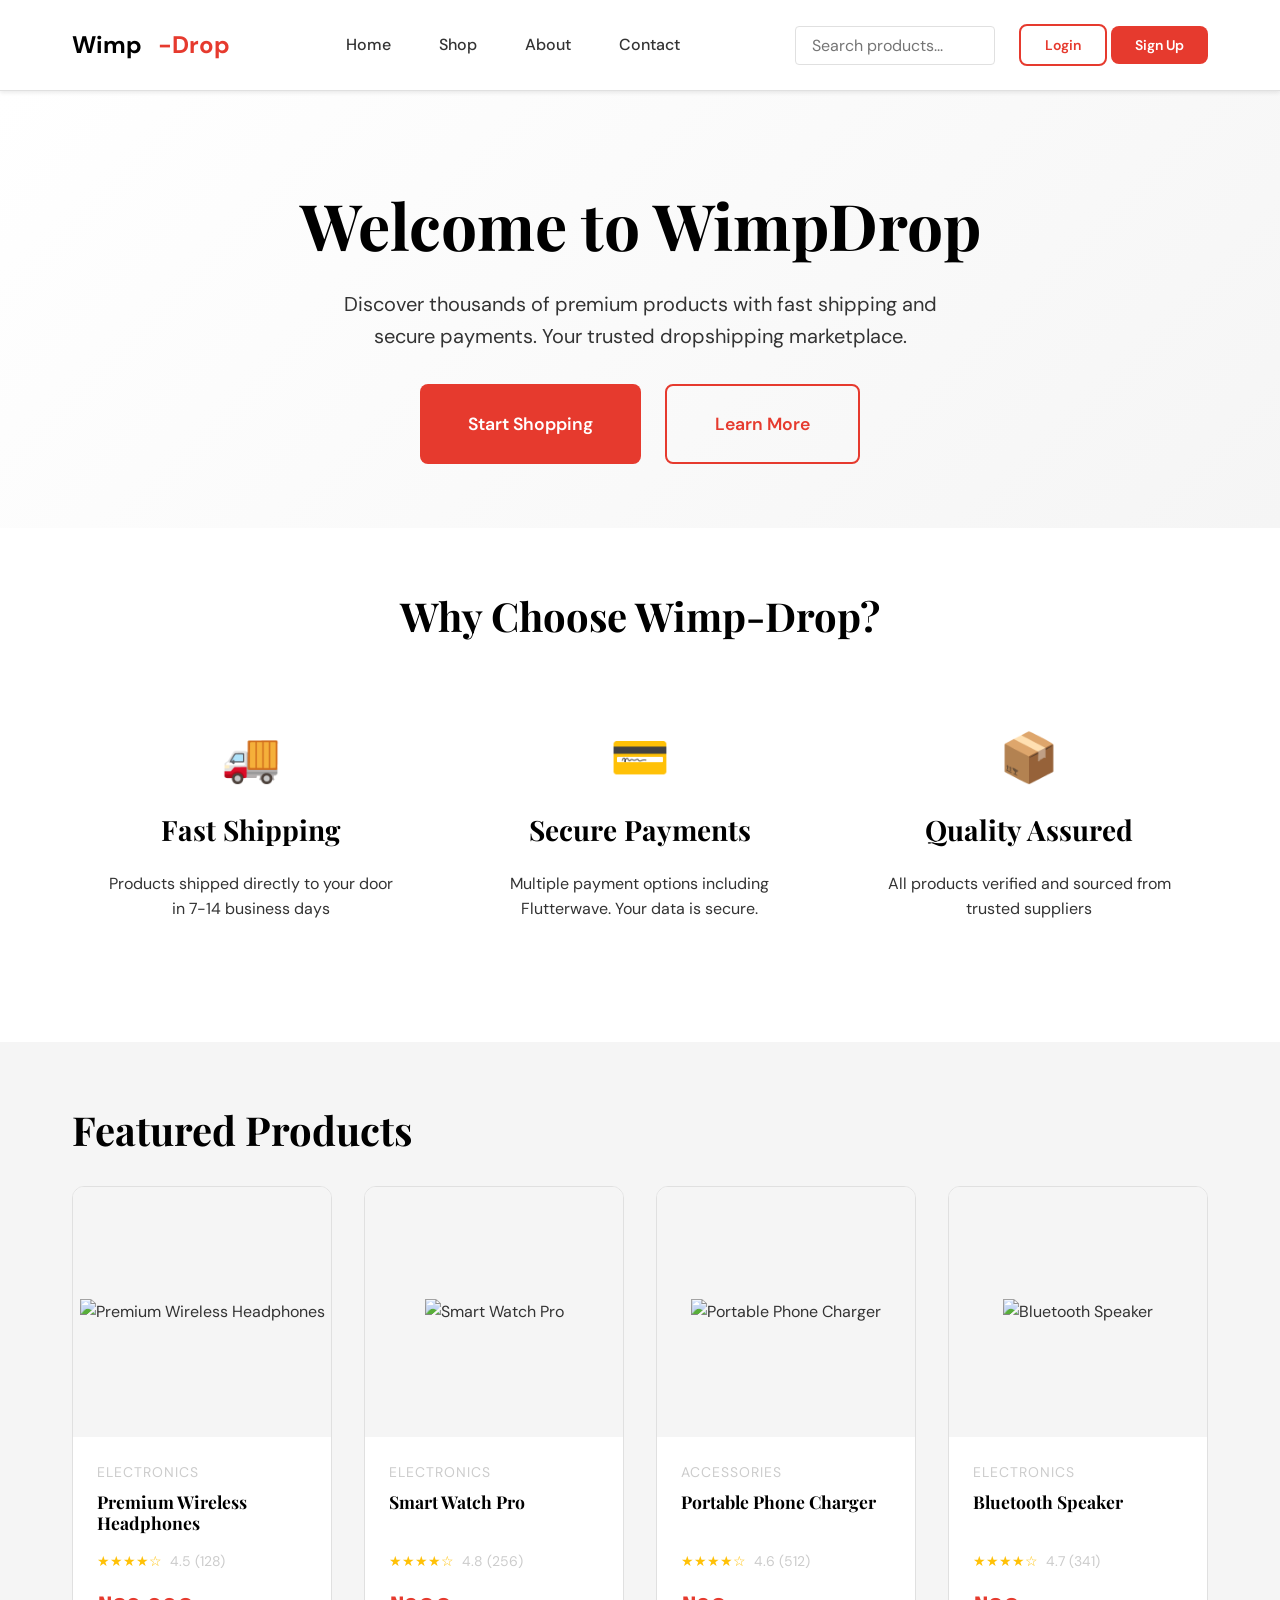
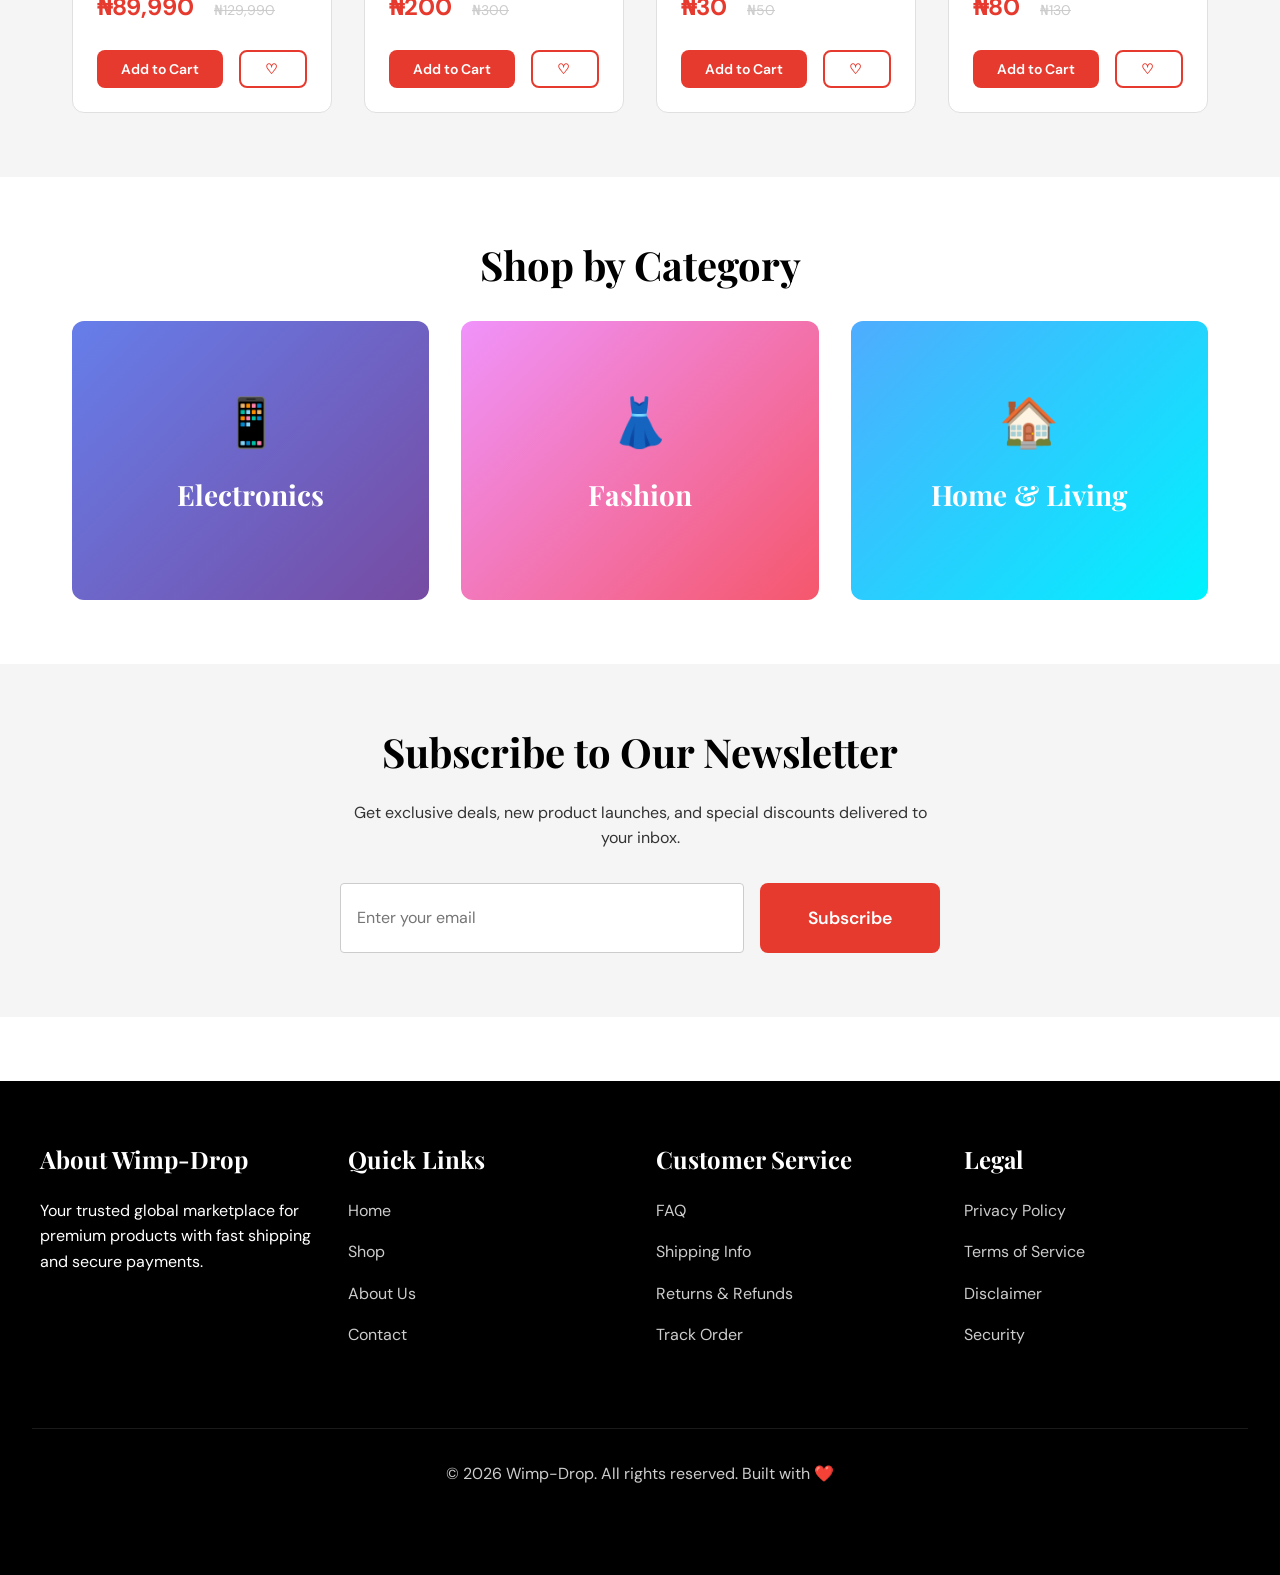
==== index.html @ e36ab1b1 "Add all project files" ====
<!DOCTYPE html>
<html lang="en">
<head>
    <meta charset="UTF-8">
    <meta http-equiv="X-UA-Compatible" content="IE=edge">
    <meta name="viewport" content="width=device-width, initial-scale=1.0">
    <title>Wimp-Drop - Premium Dropshipping Store</title>
    <meta name="description" content="Wimp-Drop: Your trusted dropshipping marketplace for premium products worldwide">
    <meta name="theme-color" content="#e63a2e">
    <link rel="manifest" href="/manifest.json">
    <link rel="stylesheet" href="css/styles.css">
    <script src="js/env.js"></script>
    <script src="js/supabase.js"></script>
    <script src="js/flutterwave.js"></script>
    <script src="js/main.js"></script>
</head>
<body>
    <!-- Notification Container -->
    <div id="notification-container"></div>
    
    <!-- Header & Navigation -->
    <header>
        <div class="header-container">
            <div class="logo">
                Wimp<span>-Drop</span>
            </div>
            
            <nav>
                <a href="index.html">Home</a>
                <a href="pages/shop.html">Shop</a>
                <a href="pages/about.html">About</a>
                <a href="pages/contact.html">Contact</a>
            </nav>
            
            <div class="header-actions">
                <input type="text" placeholder="Search products..." data-search style="padding: 0.5rem 1rem; border: 1px solid #e0e0e0; border-radius: 4px; width: 200px;">
                
                <button class="icon-btn" title="Wishlist">
                    ❤️
                    <span class="badge" data-wishlist-badge style="display: none;">0</span>
                </button>
                
                <button class="icon-btn" onclick="window.location.href='pages/cart.html'" title="Shopping Cart">
                    🛒
                    <span class="badge" data-cart-badge style="display: none;">0</span>
                </button>
                
                <div data-auth-section>
                    <a href="pages/login.html" class="btn btn-outline btn-small">Login</a>
                    <a href="pages/register.html" class="btn btn-primary btn-small">Sign Up</a>
                </div>
                
                <button class="icon-btn mobile-menu-btn" style="display: none;">☰</button>
            </div>
        </div>
    </header>
    
    <!-- Hero Section -->
    <section class="hero">
        <div class="container">
            <div class="hero-content">
                <h1>Welcome to WimpDrop</h1>
                <p>Discover thousands of premium products with fast shipping and secure payments. Your trusted dropshipping marketplace.</p>
                <div class="hero-actions">
                    <a href="pages/shop.html" class="btn btn-primary btn-large">Start Shopping</a>
                    <a href="pages/about.html" class="btn btn-outline btn-large">Learn More</a>
                </div>
            </div>
        </div>
    </section>
    
    <!-- Features Section -->
    <section class="section">
        <div class="container">
            <h2 style="text-align: center; margin-bottom: 3rem;">Why Choose Wimp-Drop?</h2>
            <div class="grid grid-3">
                <div style="text-align: center; padding: 2rem;">
                    <div style="font-size: 3rem; margin-bottom: 1rem;">🚚</div>
                    <h3>Fast Shipping</h3>
                    <p>Products shipped directly to your door in 7-14 business days</p>
                </div>
                <div style="text-align: center; padding: 2rem;">
                    <div style="font-size: 3rem; margin-bottom: 1rem;">💳</div>
                    <h3>Secure Payments</h3>
                    <p>Multiple payment options including Flutterwave. Your data is secure.</p>
                </div>
                <div style="text-align: center; padding: 2rem;">
                    <div style="font-size: 3rem; margin-bottom: 1rem;">📦</div>
                    <h3>Quality Assured</h3>
                    <p>All products verified and sourced from trusted suppliers</p>
                </div>
            </div>
        </div>
    </section>
    
    <!-- Featured Products Section -->
    <section class="section section-light">
        <div class="container">
            <h2 style="margin-bottom: 2rem;">Featured Products</h2>
            <div class="grid grid-4" id="product-list">
                <!-- Products will be loaded here by JavaScript -->
                <div class="skeleton" style="height: 300px;"></div>
                <div class="skeleton" style="height: 300px;"></div>
                <div class="skeleton" style="height: 300px;"></div>
                <div class="skeleton" style="height: 300px;"></div>
            </div>
        </div>
    </section>
    
    <!-- Categories Section -->
    <section class="section">
        <div class="container">
            <h2 style="text-align: center; margin-bottom: 2rem;">Shop by Category</h2>
            <div class="grid grid-3">
                <a href="pages/shop.html?category=electronics" style="text-decoration: none;">
                    <div style="background: linear-gradient(135deg, #667eea 0%, #764ba2 100%); color: white; padding: 4rem 2rem; text-align: center; border-radius: 12px; cursor: pointer; transition: transform 0.3s ease;" class="hover-transform">
                        <div style="font-size: 3rem; margin-bottom: 1rem;">📱</div>
                        <h3 style="color: white;">Electronics</h3>
                    </div>
                </a>
                <a href="pages/shop.html?category=fashion" style="text-decoration: none;">
                    <div style="background: linear-gradient(135deg, #f093fb 0%, #f5576c 100%); color: white; padding: 4rem 2rem; text-align: center; border-radius: 12px; cursor: pointer; transition: transform 0.3s ease;">
                        <div style="font-size: 3rem; margin-bottom: 1rem;">👗</div>
                        <h3 style="color: white;">Fashion</h3>
                    </div>
                </a>
                <a href="pages/shop.html?category=home" style="text-decoration: none;">
                    <div style="background: linear-gradient(135deg, #4facfe 0%, #00f2fe 100%); color: white; padding: 4rem 2rem; text-align: center; border-radius: 12px; cursor: pointer; transition: transform 0.3s ease;">
                        <div style="font-size: 3rem; margin-bottom: 1rem;">🏠</div>
                        <h3 style="color: white;">Home & Living</h3>
                    </div>
                </a>
            </div>
        </div>
    </section>
    
    <!-- Newsletter Section -->
    <section class="section section-light">
        <div class="container">
            <div style="max-width: 600px; margin: 0 auto; text-align: center;">
                <h2>Subscribe to Our Newsletter</h2>
                <p style="margin-bottom: 2rem;">Get exclusive deals, new product launches, and special discounts delivered to your inbox.</p>
                <div style="display: flex; gap: 1rem;">
                    <input id="newsletter-email" type="email" placeholder="Enter your email" style="flex: 1; padding: 0.75rem 1rem; border: 1px solid #cccccc; border-radius: 4px; font-size: 1rem;">
                    <button id="newsletter-btn" class="btn btn-primary btn-large">Subscribe</button>
                </div>
            </div>
        </div>
    </section>
    
    <!-- Footer -->
    <footer>
        <div class="footer-content">
            <div class="footer-section">
                <h4>About Wimp-Drop</h4>
                <p>Your trusted global marketplace for premium products with fast shipping and secure payments.</p>
            </div>
            <div class="footer-section">
                <h4>Quick Links</h4>
                <ul>
                    <li><a href="index.html">Home</a></li>
                    <li><a href="pages/shop.html">Shop</a></li>
                    <li><a href="pages/about.html">About Us</a></li>
                    <li><a href="pages/contact.html">Contact</a></li>
                </ul>
            </div>
            <div class="footer-section">
                <h4>Customer Service</h4>
                <ul>
                    <li><a href="#">FAQ</a></li>
                    <li><a href="#">Shipping Info</a></li>
                    <li><a href="#">Returns & Refunds</a></li>
                    <li><a href="#">Track Order</a></li>
                </ul>
            </div>
            <div class="footer-section">
                <h4>Legal</h4>
                <ul>
                    <li><a href="pages/privacy.html">Privacy Policy</a></li>
                    <li><a href="pages/terms.html">Terms of Service</a></li>
                    <li><a href="#">Disclaimer</a></li>
                    <li><a href="#">Security</a></li>
                </ul>
            </div>
        </div>
        <div class="footer-bottom">
            <p>&copy; 2026 Wimp-Drop. All rights reserved. Built with ❤️</p>
        </div>
    </footer>
    
    <script src="js/env.js"></script>
    <script src="js/main.js"></script>
</body>
</html>
---- css/styles.css ----
/* ===== DESIGN SYSTEM ===== */
@import url('https://fonts.googleapis.com/css2?family=Playfair+Display:wght@400;500;600;700;800&family=DM+Sans:wght@400;500;600;700&display=swap');

:root {
  --primary-red: #e63a2e;
  --white: #ffffff;
  --black: #000000;
  --light-gray: #f5f5f5;
  --medium-gray: #cccccc;
  --dark-gray: #333333;
  --border-gray: #e0e0e0;
  
  --font-heading: 'Playfair Display', serif;
  --font-body: 'DM Sans', sans-serif;
  
  --spacing-xs: 0.5rem;
  --spacing-sm: 1rem;
  --spacing-md: 1.5rem;
  --spacing-lg: 2rem;
  --spacing-xl: 3rem;
  --spacing-xxl: 4rem;
  
  --radius-sm: 4px;
  --radius-md: 8px;
  --radius-lg: 12px;
  
  --shadow-sm: 0 2px 4px rgba(0,0,0,0.08);
  --shadow-md: 0 4px 12px rgba(0,0,0,0.12);
  --shadow-lg: 0 8px 24px rgba(0,0,0,0.15);
  
  --transition: all 0.3s ease;
}

/* ===== GLOBAL STYLES ===== */
* {
  margin: 0;
  padding: 0;
  box-sizing: border-box;
}

html {
  scroll-behavior: smooth;
}

body {
  font-family: var(--font-body);
  background-color: var(--white);
  color: var(--dark-gray);
  line-height: 1.6;
}

/* ===== TYPOGRAPHY ===== */
h1, h2, h3, h4, h5, h6 {
  font-family: var(--font-heading);
  color: var(--black);
  font-weight: 700;
  line-height: 1.2;
  margin-bottom: var(--spacing-md);
}

h1 { font-size: 3.5rem; }
h2 { font-size: 2.5rem; }
h3 { font-size: 1.75rem; }
h4 { font-size: 1.5rem; }
h5 { font-size: 1.25rem; }
h6 { font-size: 1rem; }

p {
  margin-bottom: var(--spacing-md);
}

a {
  color: var(--primary-red);
  text-decoration: none;
  transition: var(--transition);
}

a:hover {
  opacity: 0.8;
  text-decoration: underline;
}

/* ===== BUTTONS ===== */
.btn {
  padding: var(--spacing-sm) var(--spacing-lg);
  border: none;
  border-radius: var(--radius-md);
  font-family: var(--font-body);
  font-size: 1rem;
  font-weight: 600;
  cursor: pointer;
  transition: var(--transition);
  display: inline-flex;
  align-items: center;
  gap: var(--spacing-sm);
  white-space: nowrap;
}

.btn-primary {
  background-color: var(--primary-red);
  color: var(--white);
}

.btn-primary:hover {
  background-color: #d42c1f;
  box-shadow: var(--shadow-md);
}

.btn-secondary {
  background-color: var(--light-gray);
  color: var(--dark-gray);
  border: 1px solid var(--border-gray);
}

.btn-secondary:hover {
  background-color: var(--medium-gray);
}

.btn-outline {
  background-color: transparent;
  border: 2px solid var(--primary-red);
  color: var(--primary-red);
}

.btn-outline:hover {
  background-color: var(--primary-red);
  color: var(--white);
}

.btn-small {
  padding: 0.5rem var(--spacing-md);
  font-size: 0.875rem;
}

.btn-large {
  padding: var(--spacing-md) var(--spacing-xl);
  font-size: 1.1rem;
}

.btn-block {
  width: 100%;
  justify-content: center;
}

/* ===== HEADER & NAVIGATION ===== */
header {
  background-color: var(--white);
  border-bottom: 1px solid var(--border-gray);
  position: sticky;
  top: 0;
  z-index: 100;
  box-shadow: var(--shadow-sm);
}

.header-container {
  max-width: 1200px;
  margin: 0 auto;
  padding: var(--spacing-md) var(--spacing-lg);
  display: flex;
  justify-content: space-between;
  align-items: center;
}

.logo {
  font-size: 1.5rem;
  font-weight: 700;
  color: var(--black);
  display: flex;
  align-items: center;
  gap: var(--spacing-sm);
}

.logo span {
  color: var(--primary-red);
}

nav {
  display: flex;
  gap: var(--spacing-xl);
  align-items: center;
}

nav a {
  color: var(--dark-gray);
  font-weight: 500;
  position: relative;
}

nav a:hover {
  color: var(--primary-red);
  text-decoration: none;
}

nav a::after {
  content: '';
  position: absolute;
  bottom: -5px;
  left: 0;
  width: 0;
  height: 2px;
  background-color: var(--primary-red);
  transition: width 0.3s ease;
}

nav a:hover::after {
  width: 100%;
}

.header-actions {
  display: flex;
  gap: var(--spacing-md);
  align-items: center;
}

.icon-btn {
  background: none;
  border: none;
  cursor: pointer;
  font-size: 1.25rem;
  color: var(--dark-gray);
  transition: var(--transition);
  position: relative;
}

.icon-btn:hover {
  color: var(--primary-red);
}

.badge {
  position: absolute;
  top: -8px;
  right: -8px;
  background-color: var(--primary-red);
  color: var(--white);
  border-radius: 50%;
  width: 20px;
  height: 20px;
  display: flex;
  align-items: center;
  justify-content: center;
  font-size: 0.75rem;
  font-weight: 700;
}

/* ===== CONTAINERS & SECTIONS ===== */
.container {
  max-width: 1200px;
  margin: 0 auto;
  padding: 0 var(--spacing-lg);
}

.section {
  padding: var(--spacing-xxl) var(--spacing-lg);
}

.section-light {
  background-color: var(--light-gray);
}

/* ===== HERO SECTION ===== */
.hero {
  background: linear-gradient(135deg, var(--white) 0%, var(--light-gray) 100%);
  padding: 6rem var(--spacing-lg) 4rem;
  text-align: center;
}

.hero-content h1 {
  font-size: 4rem;
  margin-bottom: var(--spacing-md);
  color: var(--black);
}

.hero-content p {
  font-size: 1.25rem;
  color: var(--dark-gray);
  max-width: 600px;
  margin: 0 auto var(--spacing-lg);
}

.hero-actions {
  display: flex;
  gap: var(--spacing-md);
  justify-content: center;
  flex-wrap: wrap;
}

/* ===== GRID & LAYOUT ===== */
.grid {
  display: grid;
  gap: var(--spacing-lg);
}

.grid-2 { grid-template-columns: repeat(auto-fit, minmax(300px, 1fr)); }
.grid-3 { grid-template-columns: repeat(auto-fit, minmax(250px, 1fr)); }
.grid-4 { grid-template-columns: repeat(auto-fit, minmax(200px, 1fr)); }

.flex {
  display: flex;
}

.flex-col {
  flex-direction: column;
}

.flex-center {
  align-items: center;
  justify-content: center;
}

.flex-between {
  align-items: center;
  justify-content: space-between;
}

/* ===== PRODUCT CARD ===== */
.product-card {
  background-color: var(--white);
  border: 1px solid var(--border-gray);
  border-radius: var(--radius-lg);
  overflow: hidden;
  transition: var(--transition);
  display: flex;
  flex-direction: column;
}

.product-card:hover {
  box-shadow: var(--shadow-lg);
  transform: translateY(-4px);
}

.product-image {
  width: 100%;
  height: 250px;
  background-color: var(--light-gray);
  display: flex;
  align-items: center;
  justify-content: center;
  overflow: hidden;
  position: relative;
}

.product-image img {
  width: 100%;
  height: 100%;
  object-fit: cover;
  transition: var(--transition);
}

.product-card:hover .product-image img {
  transform: scale(1.05);
}

.product-info {
  padding: var(--spacing-md);
  flex-grow: 1;
  display: flex;
  flex-direction: column;
}

.product-category {
  font-size: 0.875rem;
  color: var(--medium-gray);
  text-transform: uppercase;
  letter-spacing: 1px;
  margin-bottom: var(--spacing-xs);
}

.product-name {
  font-family: var(--font-heading);
  font-size: 1.1rem;
  color: var(--black);
  margin-bottom: var(--spacing-sm);
  min-height: 2.4em;
  overflow: hidden;
  display: -webkit-box;
  -webkit-line-clamp: 2;
  -webkit-box-orient: vertical;
}

.product-rating {
  display: flex;
  align-items: center;
  gap: var(--spacing-xs);
  margin-bottom: var(--spacing-sm);
  font-size: 0.875rem;
}

.stars {
  color: #ffc107;
}

.rating-count {
  color: var(--medium-gray);
}

.product-price {
  margin-bottom: var(--spacing-md);
  margin-top: auto;
}

.price-current {
  font-size: 1.5rem;
  font-weight: 700;
  color: var(--primary-red);
}

.price-original {
  font-size: 0.875rem;
  color: var(--medium-gray);
  text-decoration: line-through;
  margin-left: var(--spacing-sm);
}

.product-actions {
  display: flex;
  gap: var(--spacing-sm);
}

.product-actions button {
  flex: 1;
}

/* ===== CART & CHECKOUT ===== */
.cart-item {
  display: flex;
  gap: var(--spacing-md);
  padding: var(--spacing-md);
  border: 1px solid var(--border-gray);
  border-radius: var(--radius-md);
  margin-bottom: var(--spacing-md);
}

.cart-item-image {
  width: 100px;
  height: 100px;
  background-color: var(--light-gray);
  border-radius: var(--radius-md);
  overflow: hidden;
}

.cart-item-image img {
  width: 100%;
  height: 100%;
  object-fit: cover;
}

.cart-item-details {
  flex-grow: 1;
}

.cart-item-name {
  font-weight: 600;
  margin-bottom: var(--spacing-sm);
}

.cart-item-quantity {
  display: flex;
  align-items: center;
  gap: var(--spacing-sm);
  width: fit-content;
}

.quantity-btn {
  width: 28px;
  height: 28px;
  border: 1px solid var(--border-gray);
  border-radius: var(--radius-sm);
  background-color: var(--white);
  cursor: pointer;
  display: flex;
  align-items: center;
  justify-content: center;
  transition: var(--transition);
}

.quantity-btn:hover {
  background-color: var(--light-gray);
}

.cart-item-price {
  font-weight: 700;
  color: var(--primary-red);
}

.cart-summary {
  background-color: var(--light-gray);
  padding: var(--spacing-lg);
  border-radius: var(--radius-lg);
}

.summary-row {
  display: flex;
  justify-content: space-between;
  margin-bottom: var(--spacing-md);
}

.summary-row.total {
  border-top: 2px solid var(--border-gray);
  padding-top: var(--spacing-md);
  font-size: 1.25rem;
  font-weight: 700;
}

/* ===== FORMS ===== */
.form-group {
  margin-bottom: var(--spacing-md);
}

label {
  display: block;
  margin-bottom: var(--spacing-sm);
  font-weight: 500;
  color: var(--black);
}

input,
textarea,
select {
  width: 100%;
  padding: var(--spacing-sm) var(--spacing-md);
  border: 1px solid var(--border-gray);
  border-radius: var(--radius-md);
  font-family: var(--font-body);
  font-size: 1rem;
  transition: var(--transition);
}

input:focus,
textarea:focus,
select:focus {
  outline: none;
  border-color: var(--primary-red);
  box-shadow: 0 0 0 3px rgba(230, 58, 46, 0.1);
}

textarea {
  resize: vertical;
  min-height: 120px;
}

.form-error {
  color: #dc3545;
  font-size: 0.875rem;
  margin-top: 0.25rem;
}

.input-error {
  border-color: #dc3545 !important;
}

/* ===== ALERTS & MESSAGES ===== */
.alert {
  padding: var(--spacing-md) var(--spacing-lg);
  border-radius: var(--radius-md);
  margin-bottom: var(--spacing-md);
  display: flex;
  gap: var(--spacing-md);
  align-items: flex-start;
}

.alert-success {
  background-color: #d4edda;
  color: #155724;
  border: 1px solid #c3e6cb;
}

.alert-error {
  background-color: #f8d7da;
  color: #721c24;
  border: 1px solid #f5c6cb;
}

.alert-warning {
  background-color: #fff3cd;
  color: #856404;
  border: 1px solid #ffeaa7;
}

.alert-info {
  background-color: #d1ecf1;
  color: #0c5460;
  border: 1px solid #bee5eb;
}

.alert-close {
  cursor: pointer;
  font-size: 1.25rem;
  color: inherit;
  border: none;
  background: none;
  padding: 0;
}

/* ===== FOOTER ===== */
footer {
  background-color: var(--black);
  color: var(--white);
  padding: var(--spacing-xxl) var(--spacing-lg);
  margin-top: var(--spacing-xxl);
}

.footer-content {
  max-width: 1200px;
  margin: 0 auto;
  display: grid;
  grid-template-columns: repeat(auto-fit, minmax(250px, 1fr));
  gap: var(--spacing-lg);
  margin-bottom: var(--spacing-xxl);
}

.footer-section h4 {
  color: var(--white);
  margin-bottom: var(--spacing-md);
}

.footer-section ul {
  list-style: none;
}

.footer-section ul li {
  margin-bottom: var(--spacing-sm);
}

.footer-section a {
  color: #cccccc;
}

.footer-section a:hover {
  color: var(--primary-red);
  text-decoration: none;
}

.footer-bottom {
  border-top: 1px solid rgba(255,255,255,0.1);
  padding-top: var(--spacing-lg);
  text-align: center;
  color: #cccccc;
}

/* ===== LOADING & SPINNERS ===== */
.loader {
  border: 3px solid var(--light-gray);
  border-top: 3px solid var(--primary-red);
  border-radius: 50%;
  width: 30px;
  height: 30px;
  animation: spin 1s linear infinite;
}

@keyframes spin {
  0% { transform: rotate(0deg); }
  100% { transform: rotate(360deg); }
}

.skeleton {
  background: linear-gradient(90deg, var(--light-gray) 0%, #e8e8e8 50%, var(--light-gray) 100%);
  background-size: 200% 100%;
  animation: loading 1.5s infinite;
}

@keyframes loading {
  0% { background-position: 200% 0; }
  100% { background-position: -200% 0; }
}

/* ===== MODAL ===== */
.modal {
  display: none;
  position: fixed;
  z-index: 1000;
  left: 0;
  top: 0;
  width: 100%;
  height: 100%;
  background-color: rgba(0,0,0,0.5);
  animation: fadeIn 0.3s ease;
}

.modal.active {
  display: flex;
  align-items: center;
  justify-content: center;
}

.modal-content {
  background-color: var(--white);
  padding: var(--spacing-lg);
  border-radius: var(--radius-lg);
  max-width: 500px;
  width: 90%;
  box-shadow: var(--shadow-lg);
  animation: slideUp 0.3s ease;
}

@keyframes fadeIn {
  from { opacity: 0; }
  to { opacity: 1; }
}

@keyframes slideUp {
  from { transform: translateY(20px); opacity: 0; }
  to { transform: translateY(0); opacity: 1; }
}

.modal-header {
  display: flex;
  justify-content: space-between;
  align-items: center;
  margin-bottom: var(--spacing-lg);
  border-bottom: 1px solid var(--border-gray);
  padding-bottom: var(--spacing-md);
}

.modal-close {
  background: none;
  border: none;
  font-size: 1.5rem;
  cursor: pointer;
  color: var(--medium-gray);
  transition: var(--transition);
}

.modal-close:hover {
  color: var(--black);
}

/* ===== RESPONSIVE ===== */
@media (max-width: 768px) {
  h1 { font-size: 2.5rem; }
  h2 { font-size: 1.75rem; }
  h3 { font-size: 1.5rem; }
  
  .header-container {
    padding: var(--spacing-md);
  }
  
  nav {
    display: none;
    position: absolute;
    top: 100%;
    left: 0;
    right: 0;
    background-color: var(--white);
    flex-direction: column;
    padding: var(--spacing-lg);
    gap: var(--spacing-md);
    border-bottom: 1px solid var(--border-gray);
  }
  
  nav.mobile-active {
    display: flex;
  }
  
  .section {
    padding: var(--spacing-lg);
  }
  
  .hero {
    padding: 3rem var(--spacing-lg) 2rem;
  }
  
  .hero-content h1 {
    font-size: 2.5rem;
  }
  
  .hero-actions {
    flex-direction: column;
  }
  
  .btn {
    padding: var(--spacing-sm) var(--spacing-md);
  }
  
  .grid-2,
  .grid-3,
  .grid-4 {
    grid-template-columns: 1fr;
  }
  
  .cart-item {
    flex-direction: column;
  }
  
  .footer-content {
    grid-template-columns: 1fr;
  }
}

@media (max-width: 480px) {
  h1 { font-size: 2rem; }
  h2 { font-size: 1.5rem; }
  h3 { font-size: 1.25rem; }
  
  .logo {
    font-size: 1.25rem;
  }
  
  .header-actions {
    gap: var(--spacing-sm);
  }
  
  .btn {
    padding: 0.5rem var(--spacing-md);
    font-size: 0.875rem;
  }
}

/* ===== UTILITIES ===== */
.text-center { text-align: center; }
.text-left { text-align: left; }
.text-right { text-align: right; }

.mt-0 { margin-top: 0; }
.mt-xs { margin-top: var(--spacing-xs); }
.mt-sm { margin-top: var(--spacing-sm); }
.mt-md { margin-top: var(--spacing-md); }
.mt-lg { margin-top: var(--spacing-lg); }
.mt-xl { margin-top: var(--spacing-xl); }

.mb-0 { margin-bottom: 0; }
.mb-xs { margin-bottom: var(--spacing-xs); }
.mb-sm { margin-bottom: var(--spacing-sm); }
.mb-md { margin-bottom: var(--spacing-md); }
.mb-lg { margin-bottom: var(--spacing-lg); }
.mb-xl { margin-bottom: var(--spacing-xl); }

.hidden { display: none; }
.invisible { visibility: hidden; }

.primary-text { color: var(--primary-red); }
.secondary-text { color: var(--dark-gray); }
.muted-text { color: var(--medium-gray); }

.w-full { width: 100%; }
.h-full { height: 100%; }

.opacity-50 { opacity: 0.5; }
.opacity-75 { opacity: 0.75; }

.border { border: 1px solid var(--border-gray); }
.border-top { border-top: 1px solid var(--border-gray); }
.border-bottom { border-bottom: 1px solid var(--border-gray); }
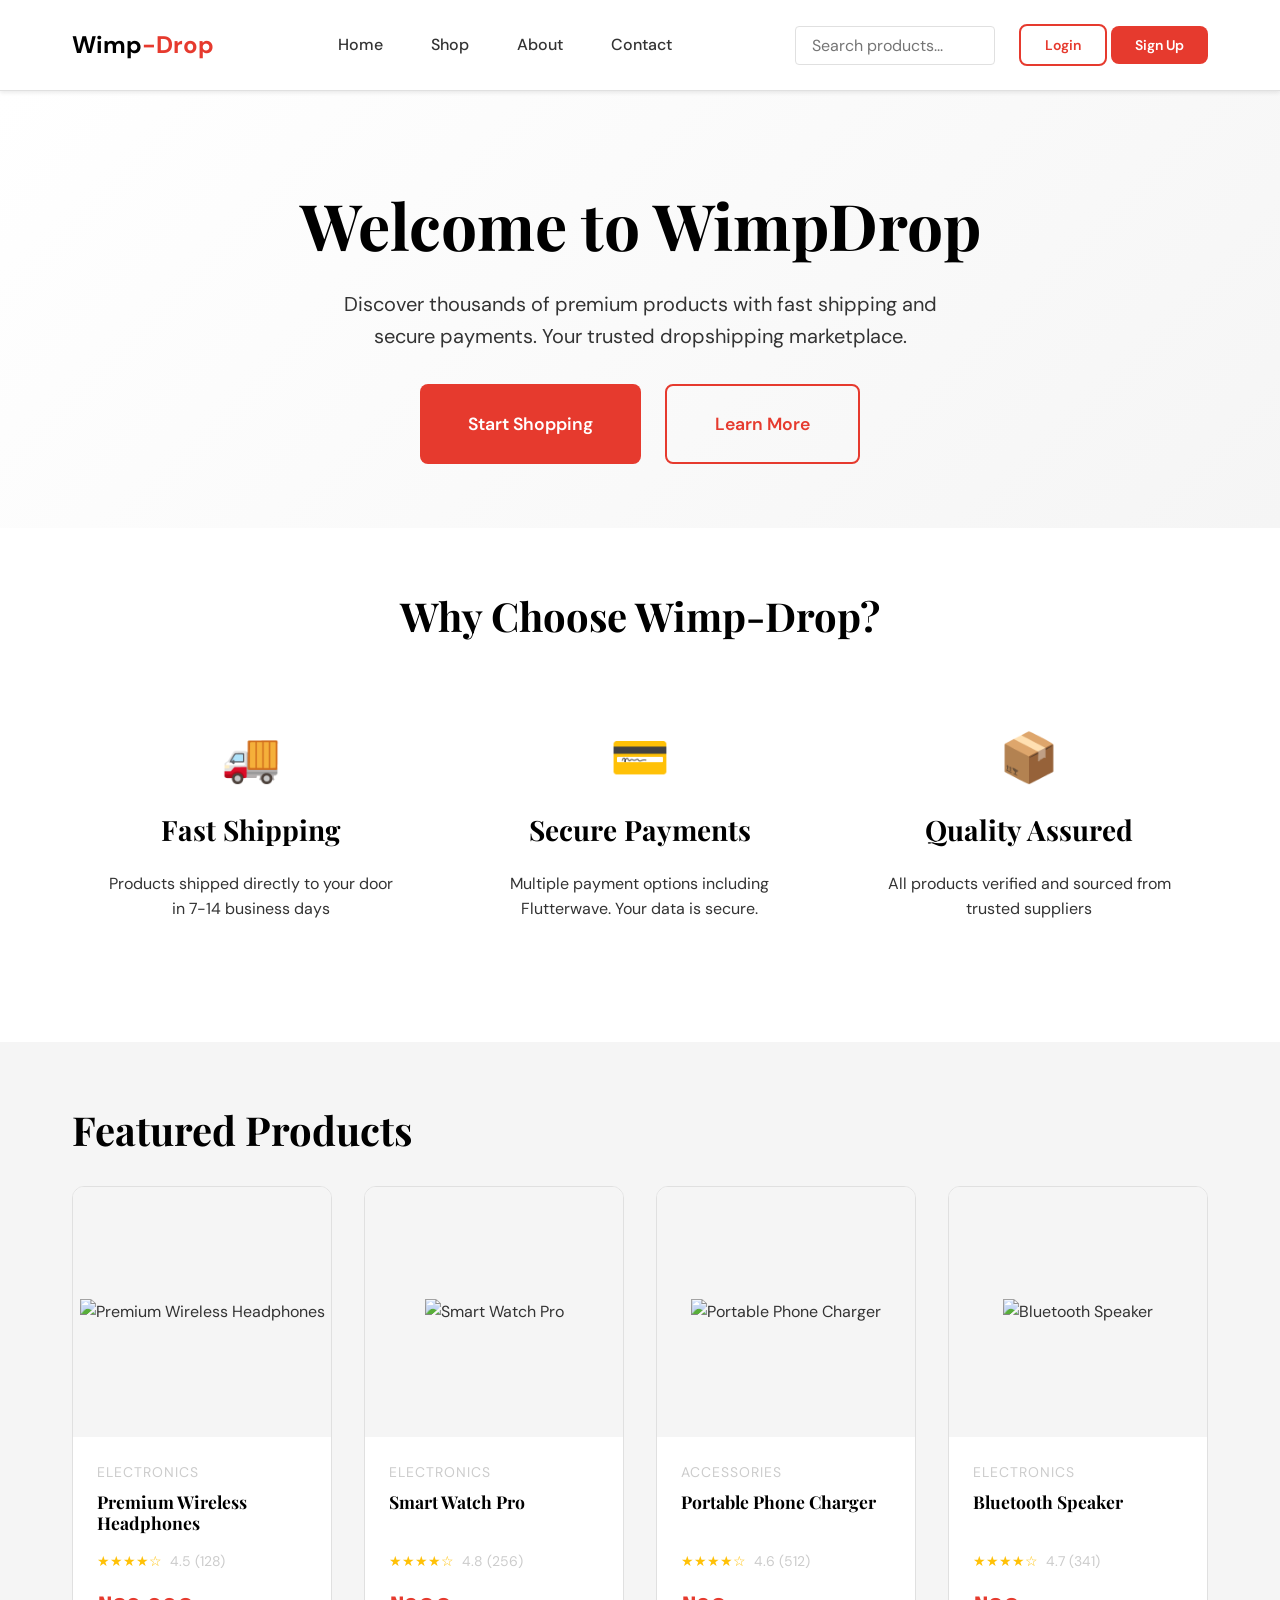
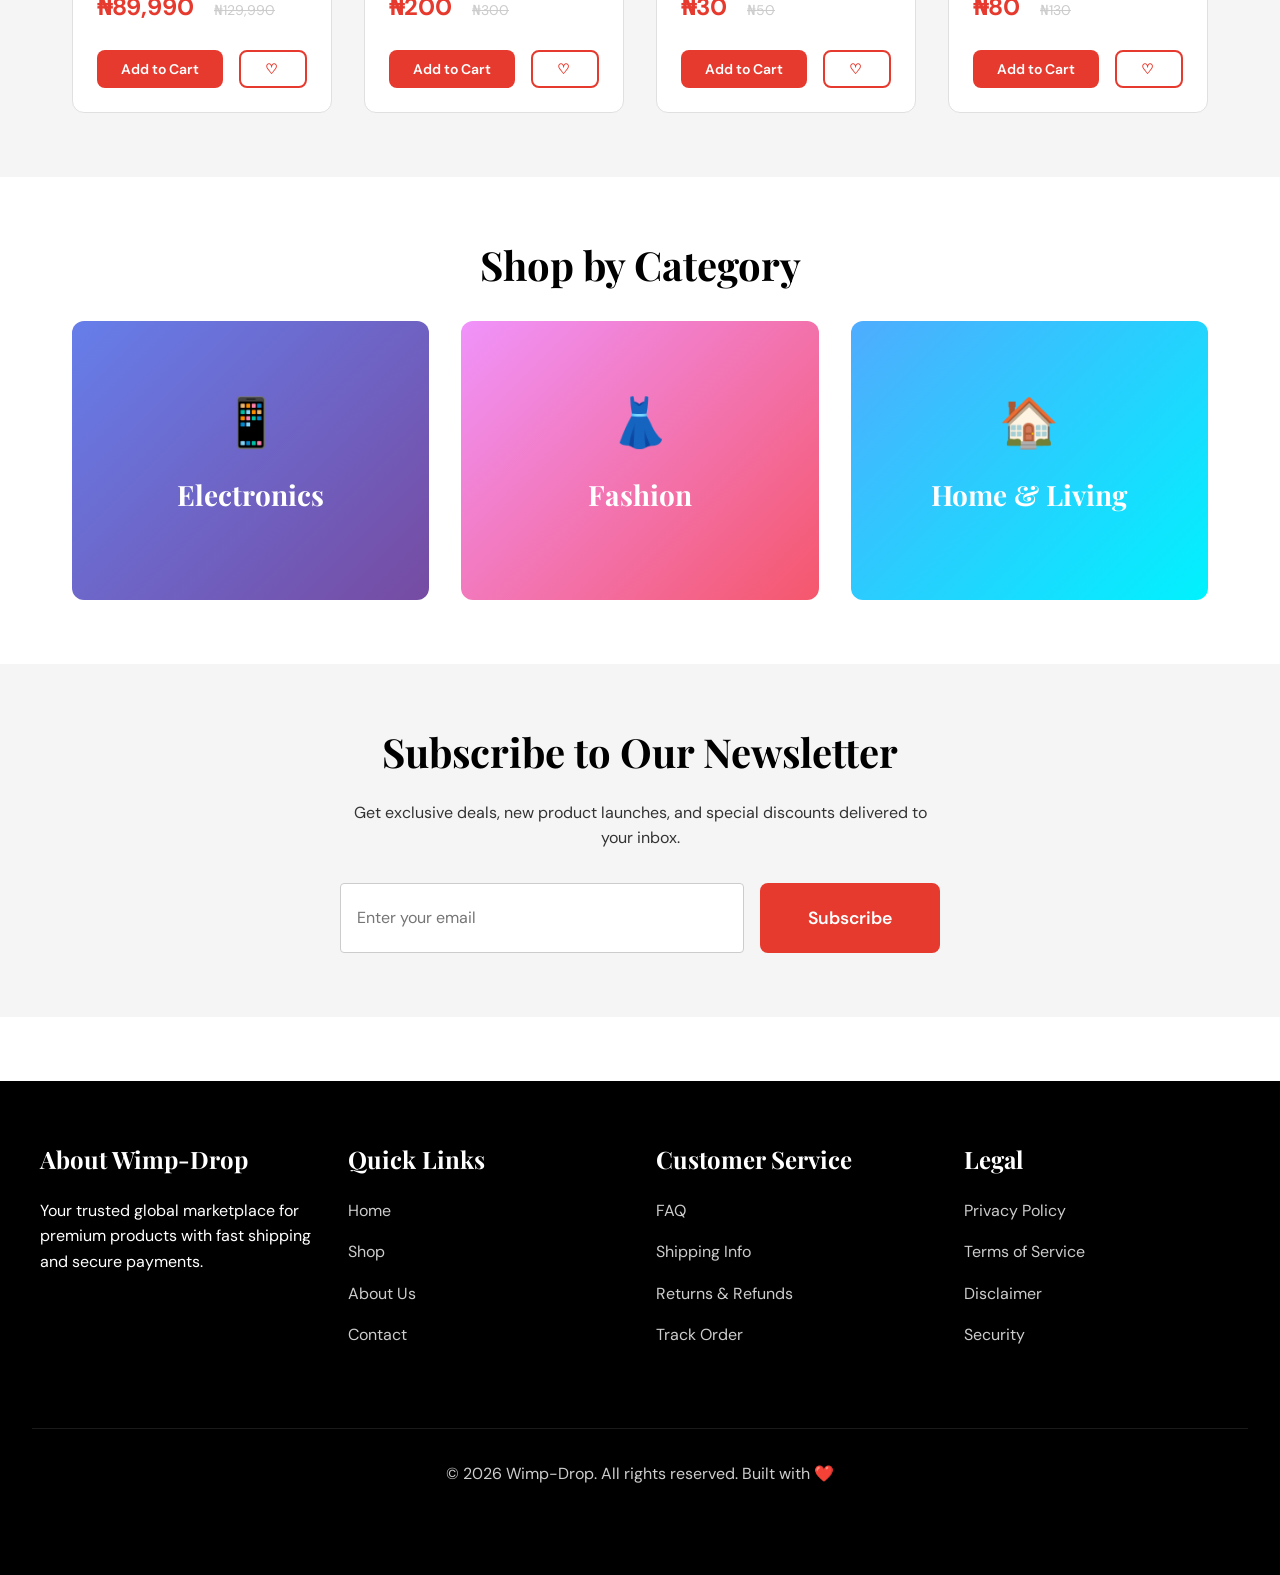
==== commit cc7dc0fe: "Update index.html" ====
--- a/index.html
+++ b/index.html
@@ -9,10 +9,7 @@
     <meta name="theme-color" content="#e63a2e">
     <link rel="manifest" href="/manifest.json">
     <link rel="stylesheet" href="css/styles.css">
-    <script src="js/env.js"></script>
-    <script src="js/supabase.js"></script>
-    <script src="js/flutterwave.js"></script>
-    <script src="js/main.js"></script>
+    <script src="https://cdn.jsdelivr.net/npm/@supabase/supabase-js@2"></script>
 </head>
 <body>
     <!-- Notification Container -->
@@ -21,8 +18,8 @@
     <!-- Header & Navigation -->
     <header>
         <div class="header-container">
-            <div class="logo">
-                Wimp<span>-Drop</span>
+              <div class="logo">
+                <a href="../index.html" style="color: inherit; text-decoration: none;">Wimp<span>-Drop</span></a>
             </div>
             
             <nav>
@@ -189,6 +186,8 @@
     </footer>
     
     <script src="js/env.js"></script>
+    <script src="js/supabase.js"></script>
+    <script src="js/flutterwave.js"></script>
     <script src="js/main.js"></script>
 </body>
 </html>
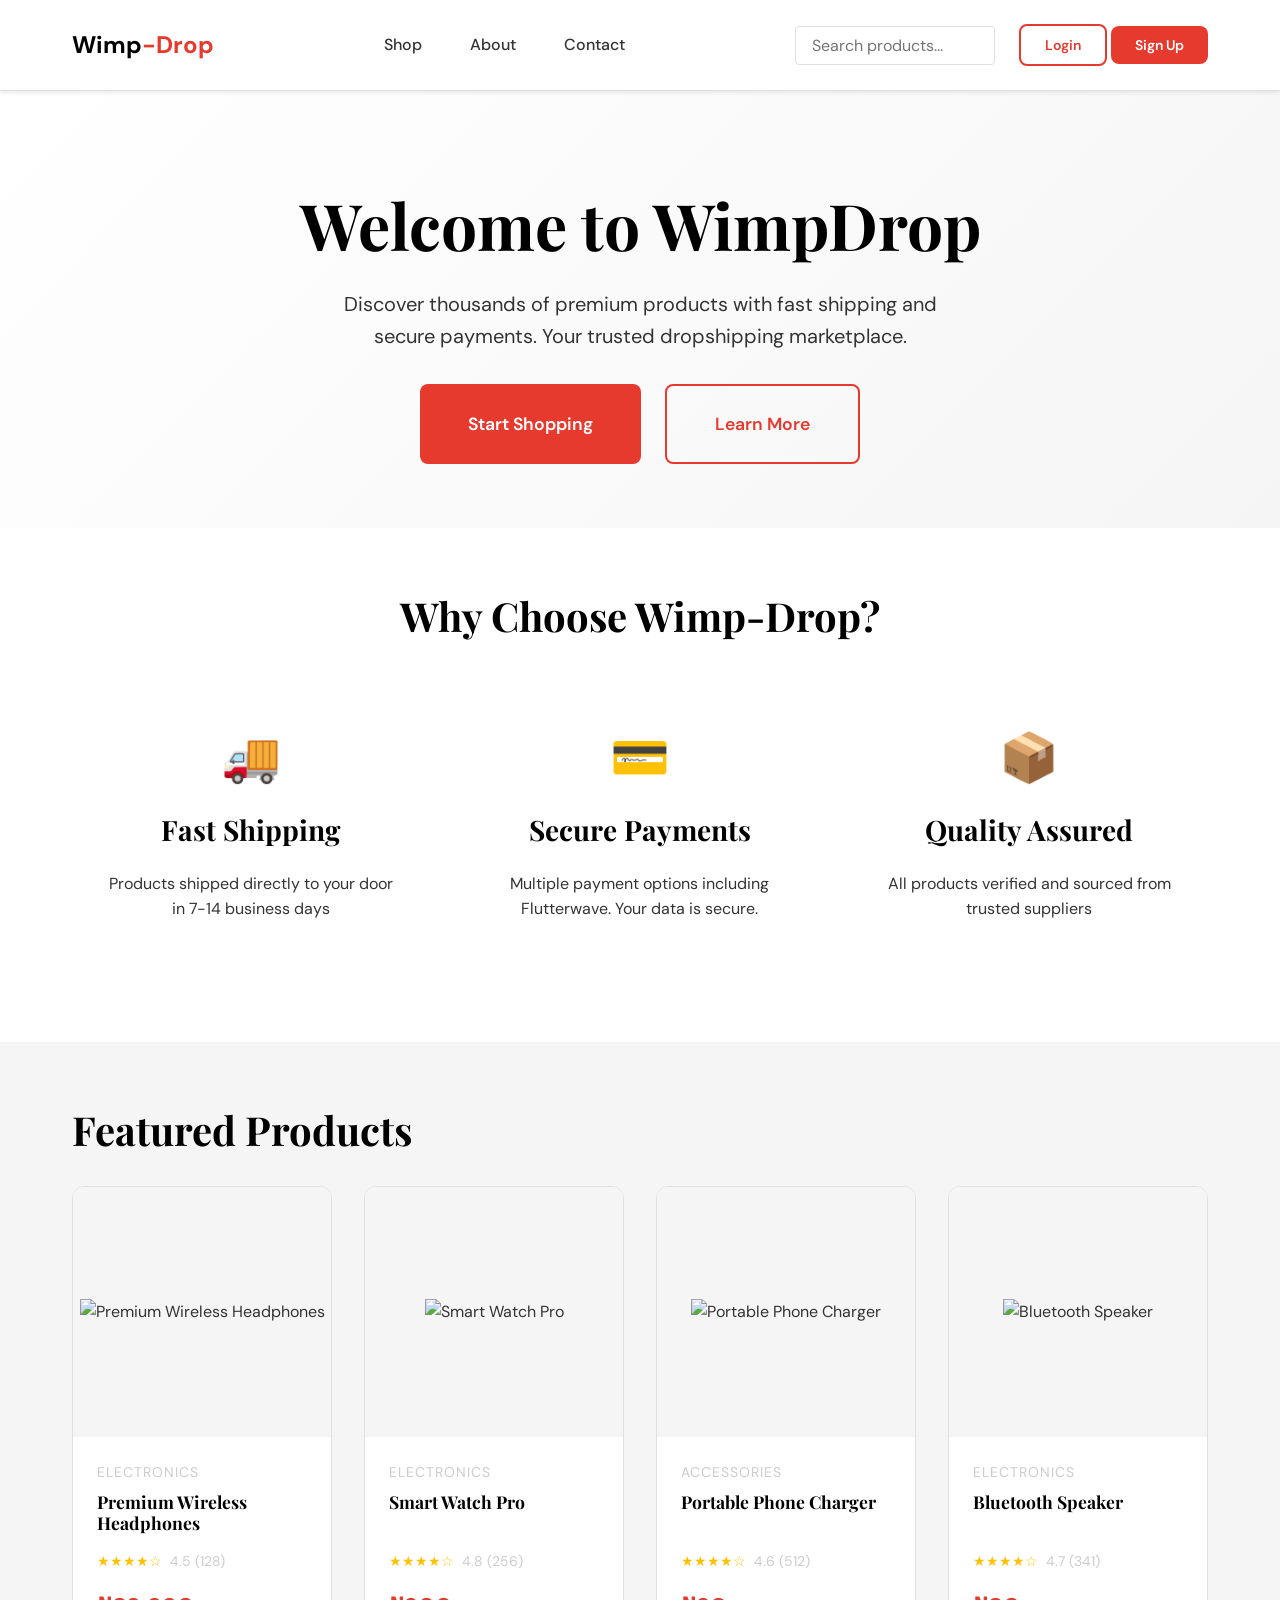
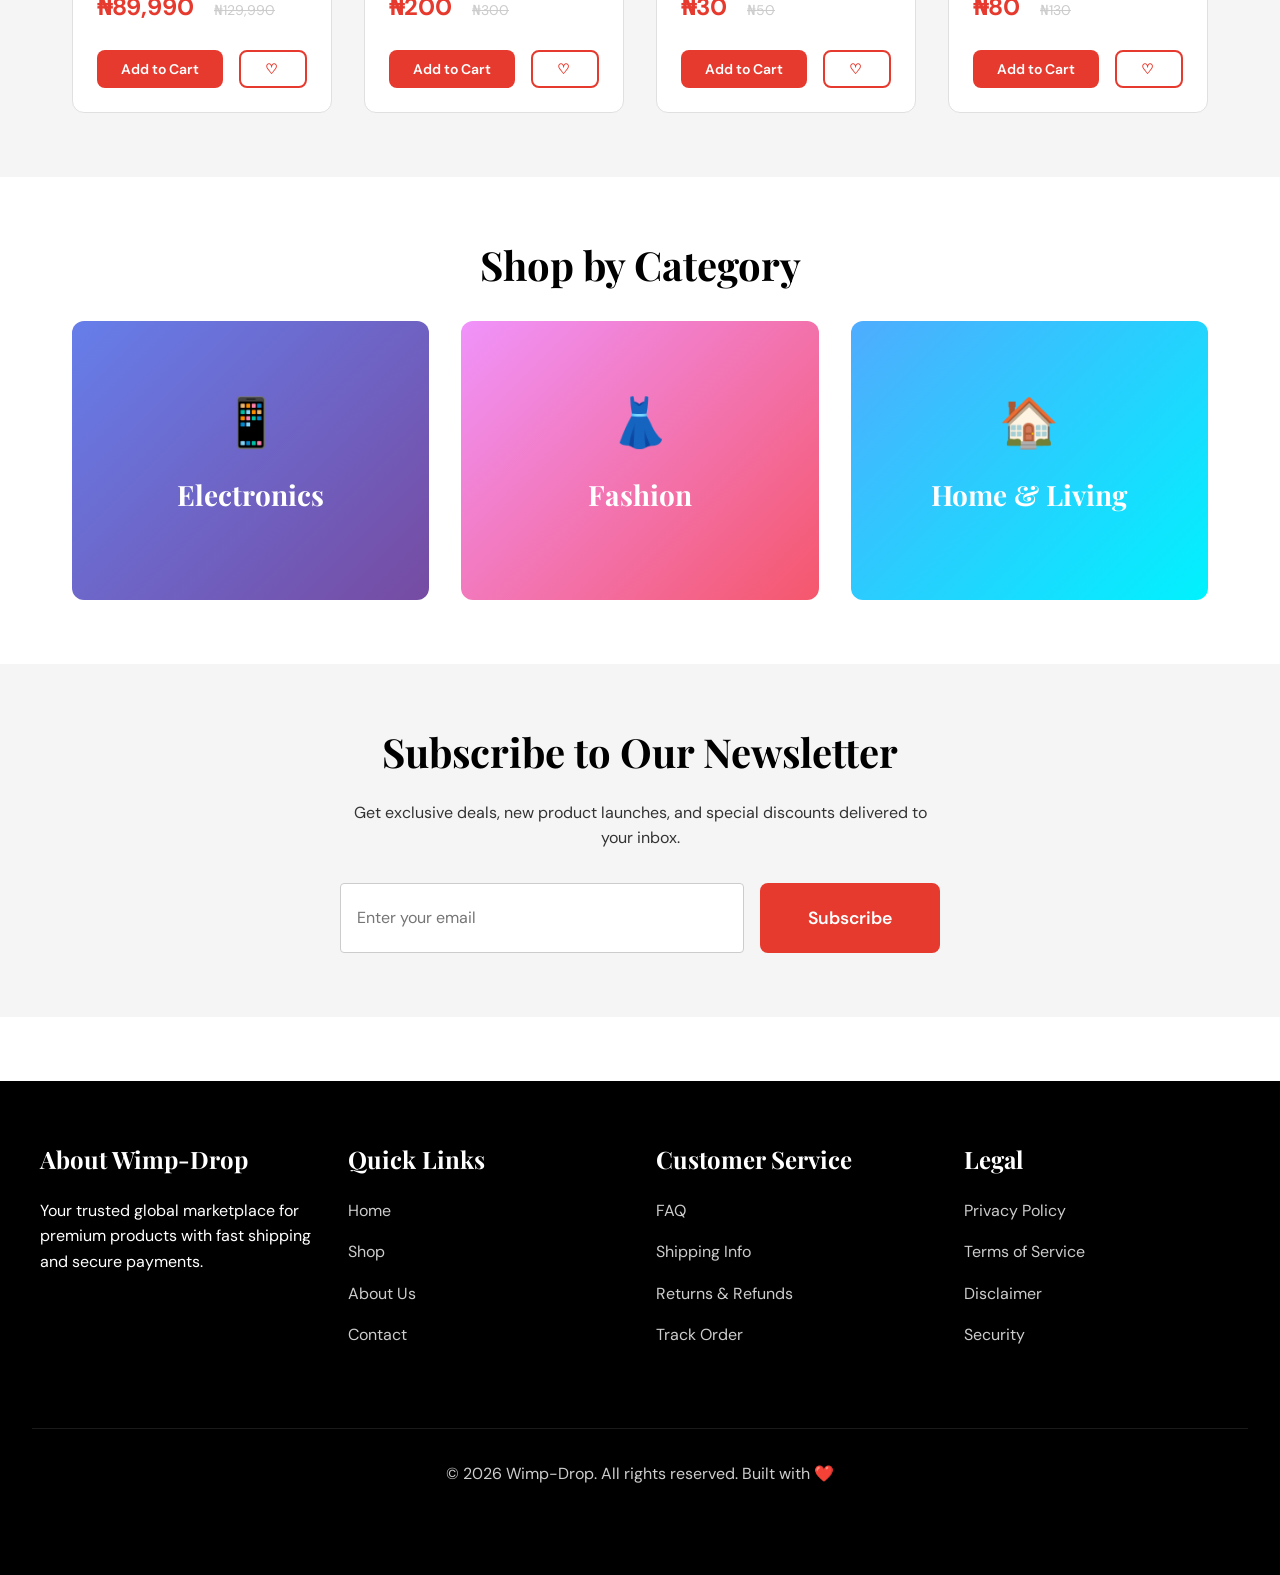
==== commit e269490e: "Update index.html" ====
--- a/index.html
+++ b/index.html
@@ -23,7 +23,6 @@
             </div>
             
             <nav>
-                <a href="index.html">Home</a>
                 <a href="pages/shop.html">Shop</a>
                 <a href="pages/about.html">About</a>
                 <a href="pages/contact.html">Contact</a>
